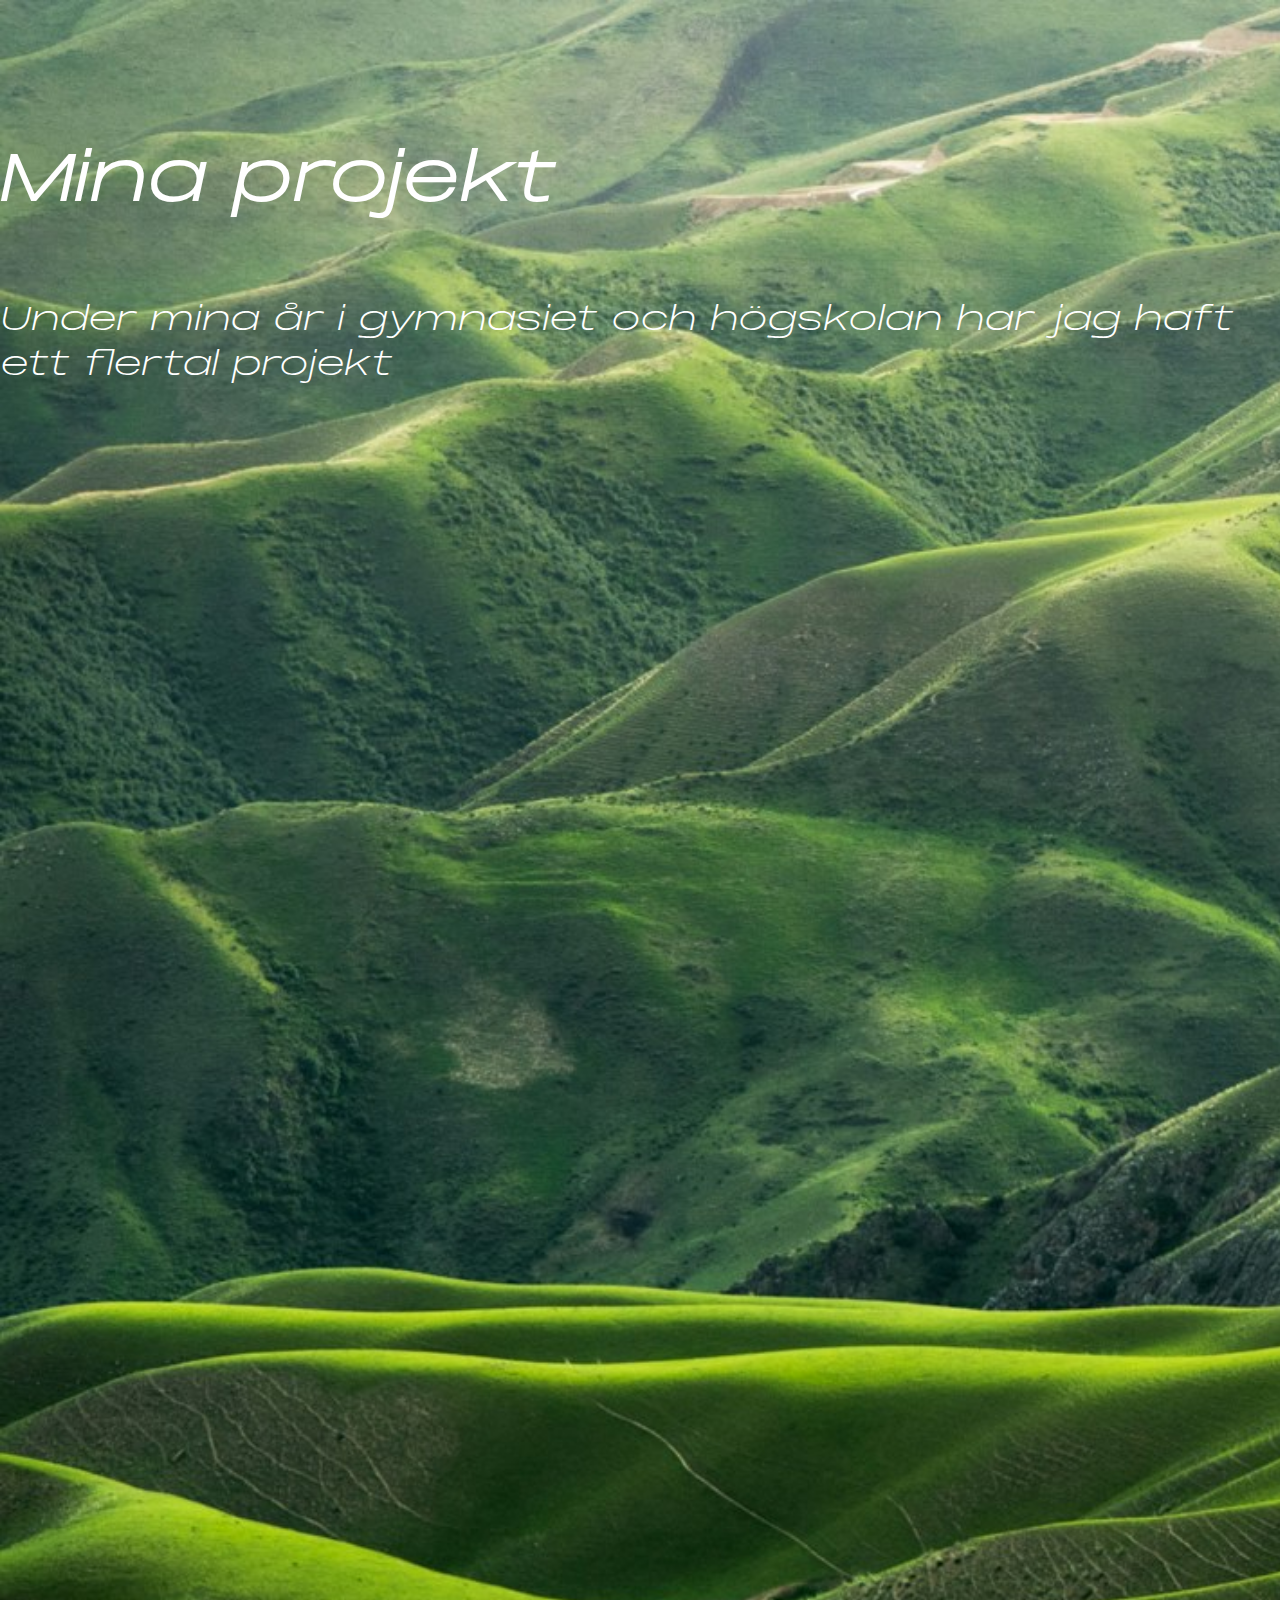
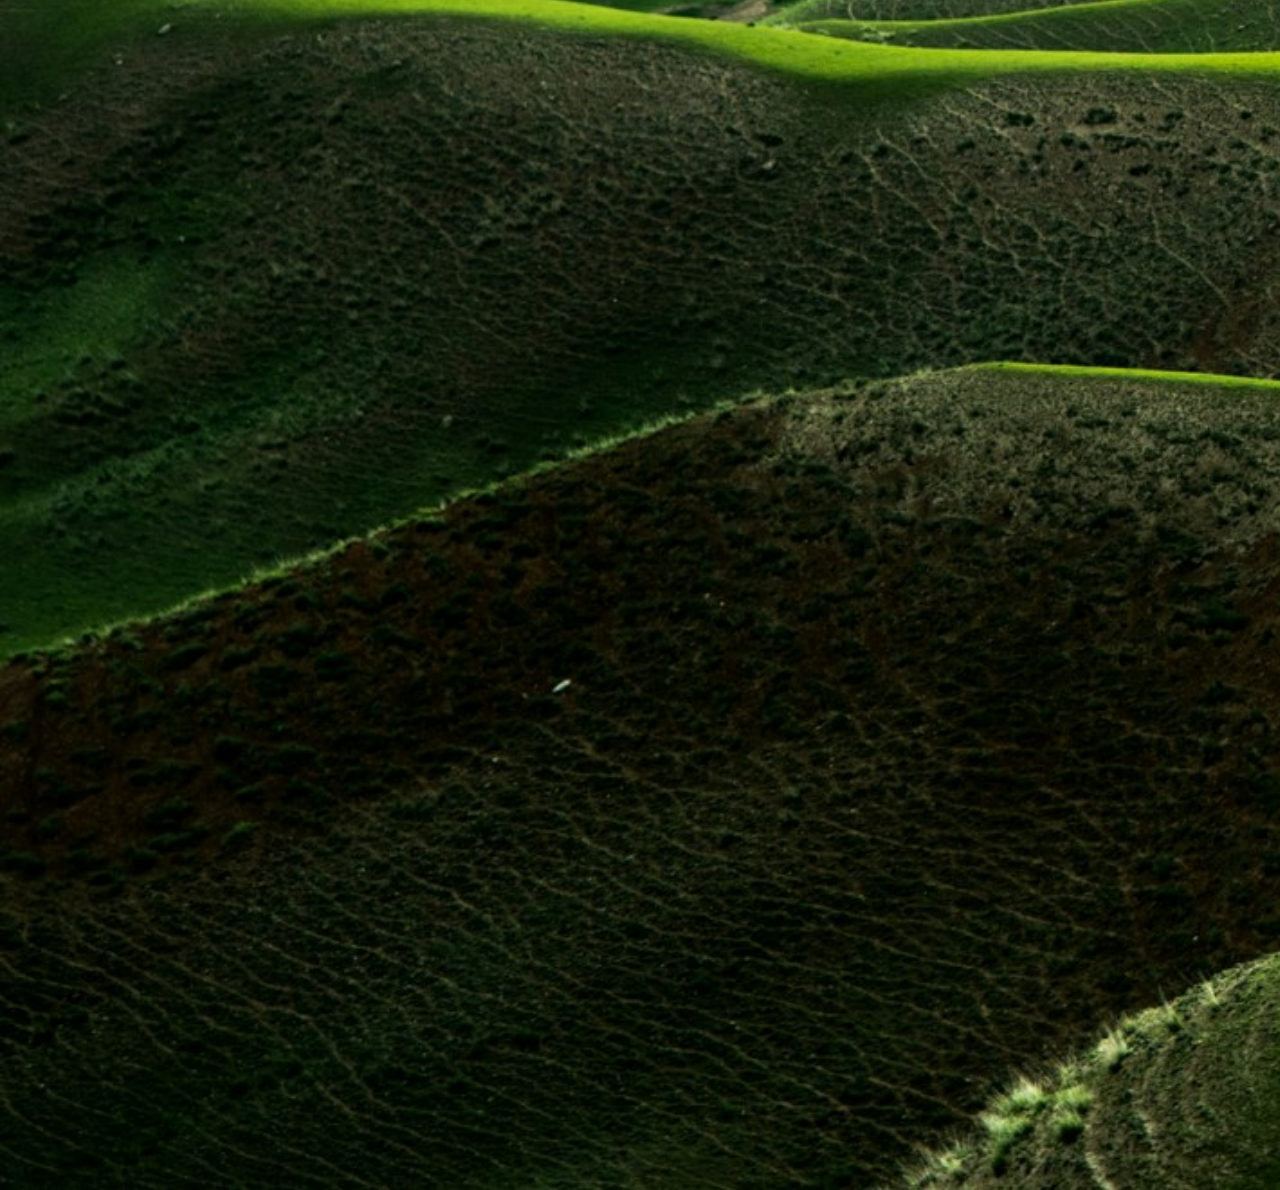
==== certifications.html @ 6d569bb1 "certifications" ====
<!DOCTYPE html>
<html lang="en">
<head>
    <meta charset="UTF-8">
    <meta name="viewport" content="width=device-width, initial-scale=1.0">
    <link rel="stylesheet" href="css/style.css">
    <title>Hansson</title>
</head>
<body>
    <main id="cmain">
        <h1>Mina projekt</h1>
        <div class="containerc"><p>Under mina år i gymnasiet och högskolan har jag haft ett flertal projekt</p></div>
    </main>
    
</body>
</html>
---- css/style.css ----
@font-face {
    font-family: 'cool font';
    src: url(../fonts/fonts/PPMonumentExtended-Regular.otf);
}
@font-face {
    font-family: 'cool font';
    src: url(../fonts/fonts/PPMonumentExtended-RegularItalic.otf);
    font-style: italic;
}

@font-face {
    font-family: 'ppm light';
    src: url(../fonts/fonts/PPMonumentExtended-Light.otf);
}

@font-face {
    font-family: 'ppm light';
    src: url(../fonts/fonts/PPMonumentExtended-LightItalic.otf);
    font-style: italic;
}

body, html {
    margin: 0;
    padding: 0;
    font-family: Poppins, sans-serif;
    font-weight: 400;
    color: white;
}

header {
    background-color: black;
    font-size: x-large;
    justify-content: center;
    align-items: left;
    text-align: center;
    font-family: 'cool font';
    font-style: italic;
}

#landingpage {
    background-image: url(../img/landingpage.jpg);
    background-size: cover;
    background-repeat: no-repeat;
    height: 100vh;
    width: 100%;
    display: flex;
    font-family: 'cool font';
    font-style: italic;
}

#landingpage h1 {
    margin-left: 90vh;
    margin-top: 30vh;
    font-size: xx-large;
}


main {
    background-image: url(../img/nature.jpg);
    background-size: cover;
    background-repeat: no-repeat;
    height: 300vh;
    width: 100%;
    display: flex;
    flex-direction: column;
    font-size: xx-large;
    padding-top: 10vh;
    font-family: 'ppm light';
    font-style: italic;
}

.container1, .container3 {
    display: flex;
    height: 60vh;
    justify-content: center;
    align-items: left;
    text-align: right;
    background-color: rgba(0, 0, 0, 0.6);
    padding: 4vh;
    margin: 5vh 5vh;
}

.container2 {
    display: flex;
    height: 60vh;
    justify-content: center;
    align-items: right;
    text-align: left;
    background-color: rgba(0, 0, 0, 0.6);
    padding: 4vh;
    margin: 5vh 5vh;
    float: right;
}

.container1 img, .container2 img, .container3 img {
    width: 40%;
    length: 25%;
}

#certifications {
    display: flex;
    height: 100vh;
    background-color: black;
    background-image: url(../img/certifications.jpg);
    flex-direction: column;
}

#certifications h1 {
    text-align: center;
    font-family: 'cool font';
    font-style: italic;
}

.container {
    display: flex;
    height: 70vh;
    justify-content: left;
    align-items: left;
    text-align: left;
    background-color: rgba(0, 0, 0, 0.6);
    padding: 4vh;
    margin: 5vh 5vh;
    font-family: 'ppm light';
    font-style: italic;
    font-size: large;
}
.container p a{
    color: rgb(0, 13, 255);
    text-decoration: none;
}

.container img {
    width: 50%;
    length: 25%;
}


#cmain {
    length:100vh;
    background-image: url(../img/nature.jpg);
}
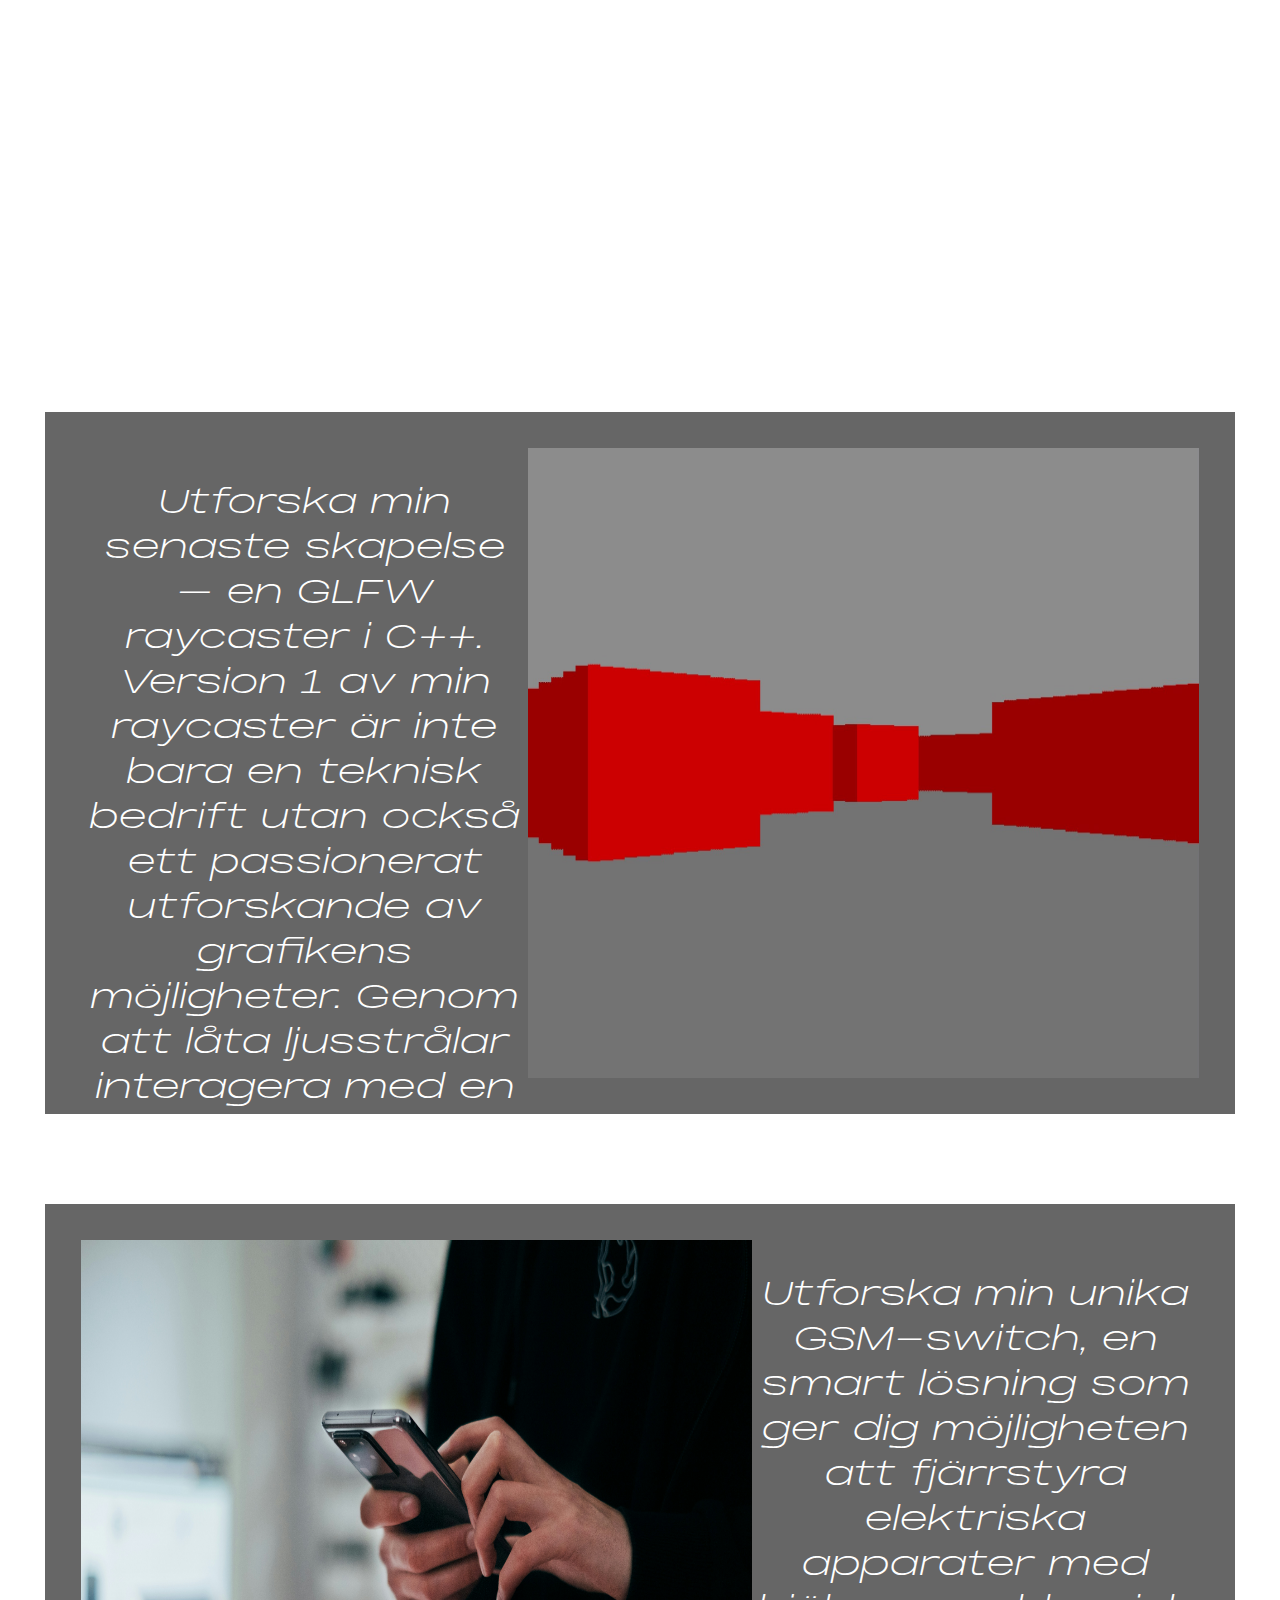
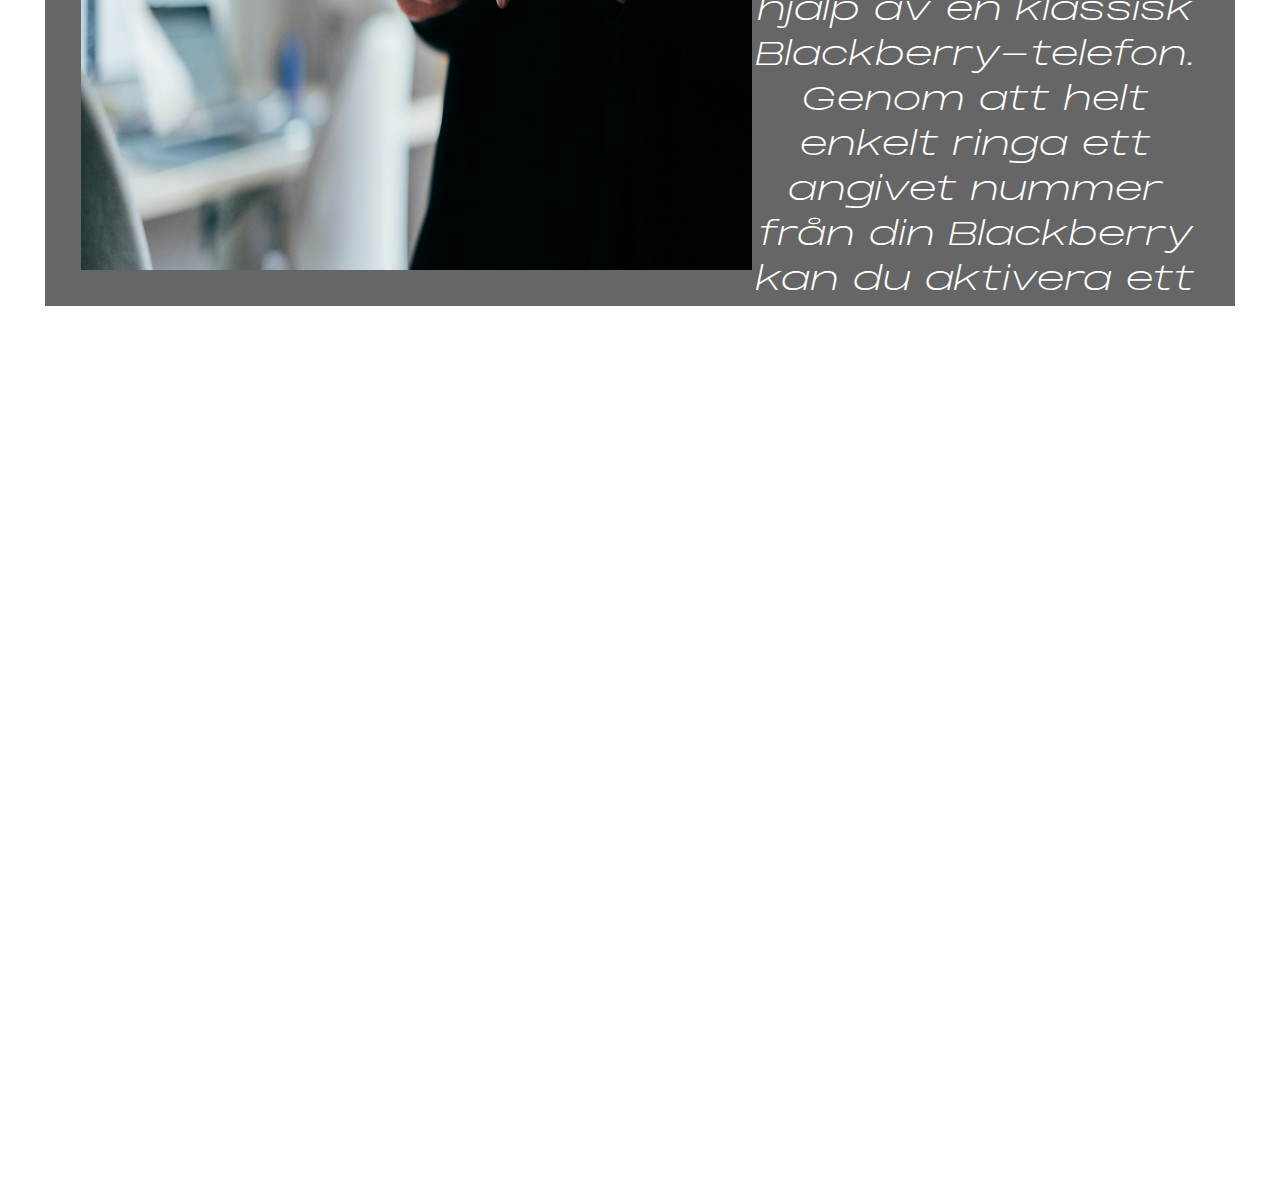
==== commit 370586c2: "certifications" ====
--- a/certifications.html
+++ b/certifications.html
@@ -9,7 +9,9 @@
 <body>
     <main id="cmain">
         <h1>Mina projekt</h1>
-        <div class="containerc"><p>Under mina år i gymnasiet och högskolan har jag haft ett flertal projekt</p></div>
+        <p>Under mina år i gymnasiet och högskolan har jag haft ett flertal projekt</p>
+        <div class="containerc1"><p>Utforska min senaste skapelse – en GLFW raycaster i C++. Version 1 av min raycaster är inte bara en teknisk bedrift utan också ett passionerat utforskande av grafikens möjligheter. Genom att låta ljusstrålar interagera med en virtuell miljö har jag skapat en imponerande visuell upplevelse. Ta en titt på bilden för att få en första glimt av vad jag har uppnått med denna innovativa teknik.</p><img src="/img/raycaster.jpg" alt=""></div>
+        <div class="containerc2"><img src="/img/phone.jpg"><p>Utforska min unika GSM-switch, en smart lösning som ger dig möjligheten att fjärrstyra elektriska apparater med hjälp av en klassisk Blackberry-telefon. Genom att helt enkelt ringa ett angivet nummer från din Blackberry kan du aktivera ett relä och kontrollera olika enheter eller system var du än befinner dig. Upplev den nostalgiska känslan av att använda din gamla Blackberry samtidigt som du utnyttjar den för moderna ändamål med denna innovativa teknik</p></div>
     </main>
     
 </body>
--- a/css/style.css
+++ b/css/style.css
@@ -23,7 +23,6 @@
 body, html {
     margin: 0;
     padding: 0;
-    font-family: Poppins, sans-serif;
     font-weight: 400;
     color: white;
 }
@@ -64,10 +63,10 @@
     width: 100%;
     display: flex;
     flex-direction: column;
-    font-size: xx-large;
     padding-top: 10vh;
     font-family: 'ppm light';
     font-style: italic;
+    font-size: 3vh;
 }
 
 .container1, .container3 {
@@ -123,7 +122,7 @@
     margin: 5vh 5vh;
     font-family: 'ppm light';
     font-style: italic;
-    font-size: large;
+    font-size: xx-large;
 }
 .container p a{
     color: rgb(0, 13, 255);
@@ -138,5 +137,55 @@
 
 #cmain {
     length:100vh;
-    background-image: url(../img/nature.jpg);
+    background-image: url(../img/desert.jpg);
+}
+
+#cmain h1 {
+    text-align: center;   
+    font-style: italic;
+    font-family: 'cool font';
+}
+
+#cmain p {
+    text-align: center;
+    font-family: 'ppm light';
+    font-style: italic;
+}
+
+.containerc1 {
+    display: flex;
+    height: 70vh;
+    justify-content: right;
+    align-items: left;
+    text-align: left;
+    background-color: rgba(0, 0, 0, 0.6);
+    padding: 4vh;
+    margin: 5vh 5vh;
+    font-family: 'ppm light';
+    font-style: italic;
+    font-size: xx-large;
+}
+
+.containerc1 img {
+    width: 60%;
+    length: 25%;
+}
+
+.containerc2 {
+    display: flex;
+    height: 70vh;
+    justify-content: center;
+    align-items: right;
+    text-align: left;
+    background-color: rgba(0, 0, 0, 0.6);
+    padding: 4vh;
+    margin: 5vh 5vh;
+    font-family: 'ppm light';
+    font-style: italic;
+    font-size: xx-large;
+}
+
+.containerc2 img {
+    width: 60%;
+    length: 25%;
 }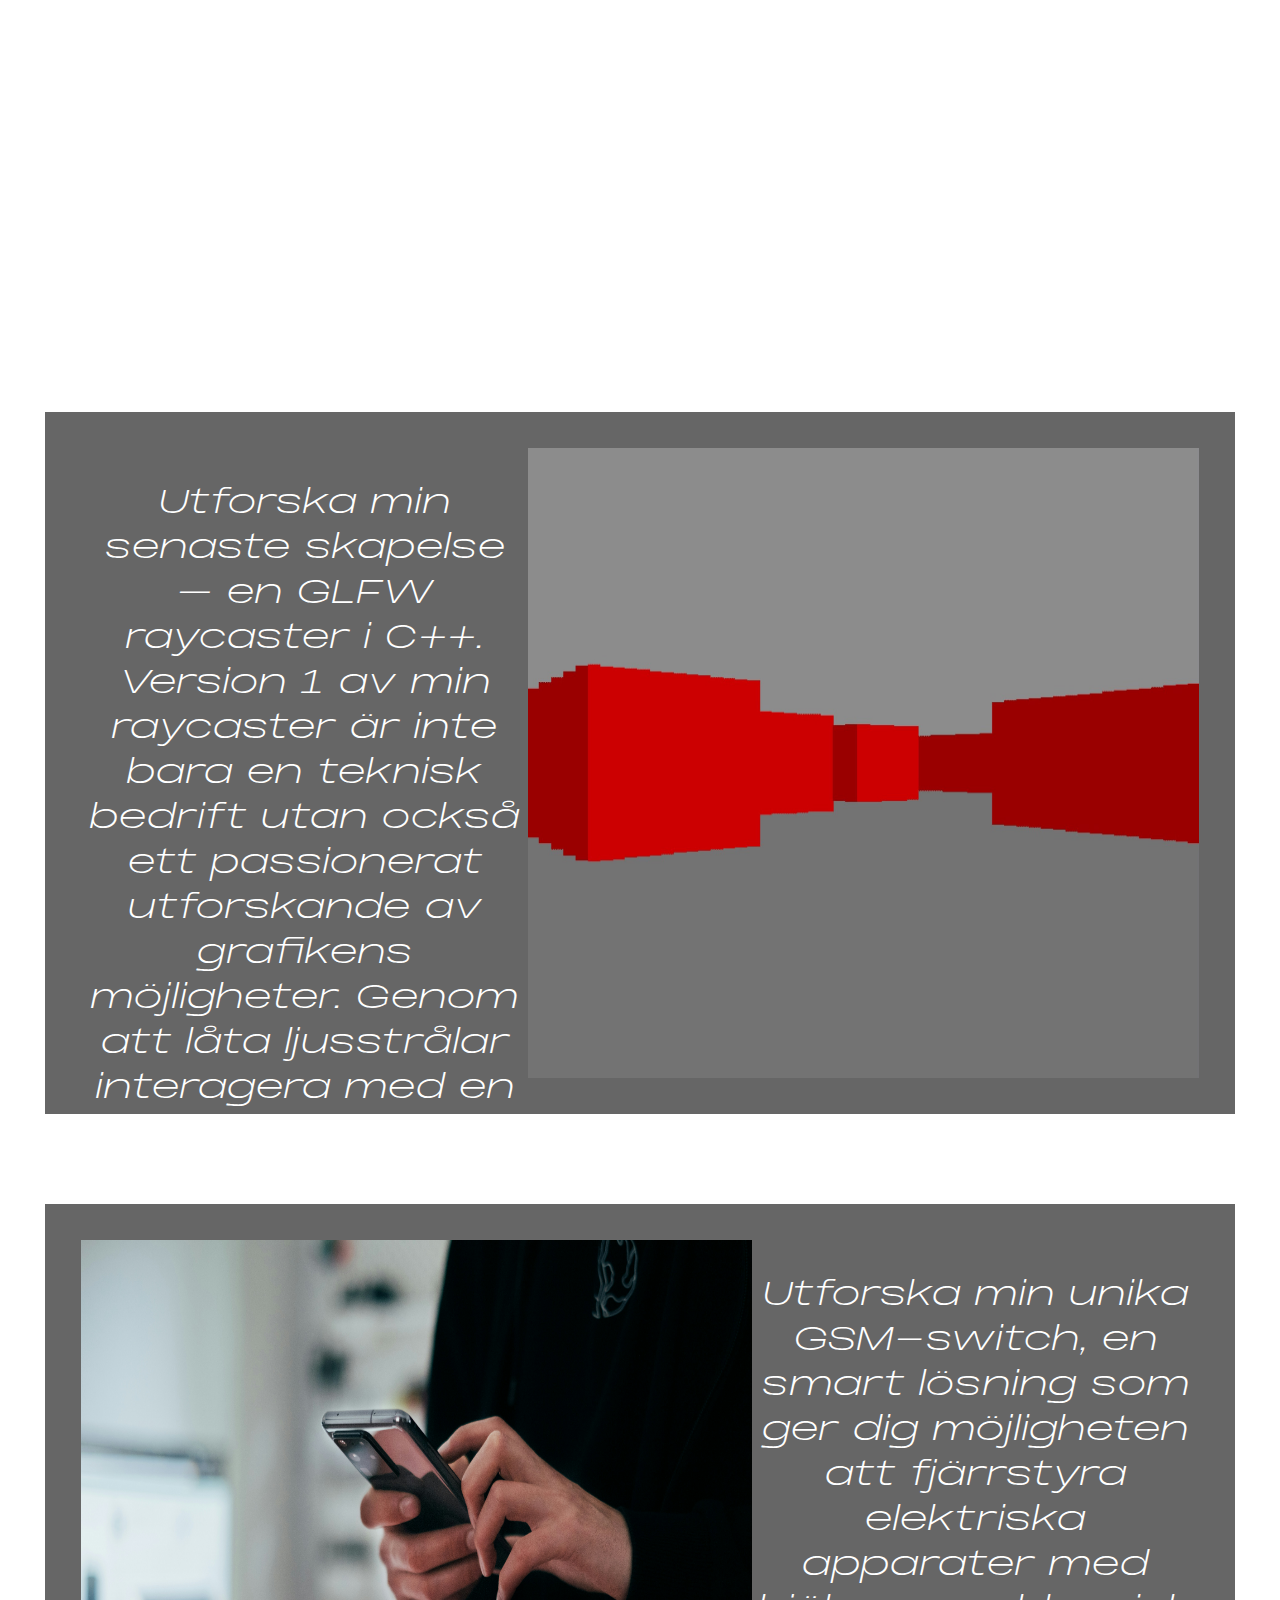
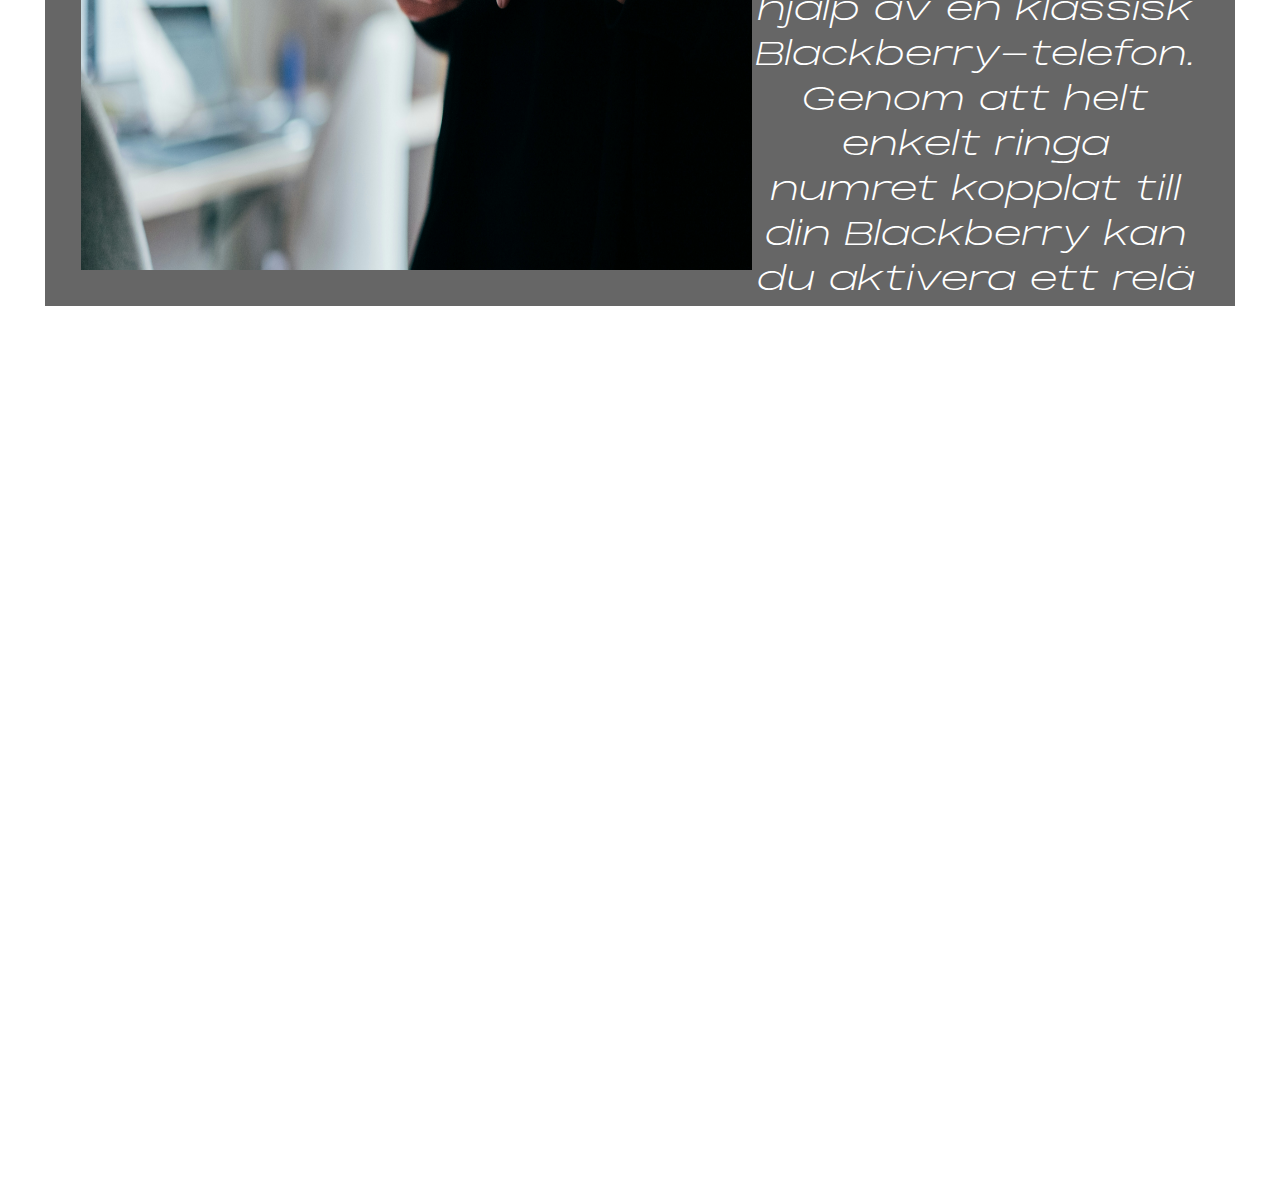
==== commit b4398e96: "typo" ====
--- a/certifications.html
+++ b/certifications.html
@@ -11,7 +11,7 @@
         <h1>Mina projekt</h1>
         <p>Under mina år i gymnasiet och högskolan har jag haft ett flertal projekt</p>
         <div class="containerc1"><p>Utforska min senaste skapelse – en GLFW raycaster i C++. Version 1 av min raycaster är inte bara en teknisk bedrift utan också ett passionerat utforskande av grafikens möjligheter. Genom att låta ljusstrålar interagera med en virtuell miljö har jag skapat en imponerande visuell upplevelse. Ta en titt på bilden för att få en första glimt av vad jag har uppnått med denna innovativa teknik.</p><img src="/img/raycaster.jpg" alt=""></div>
-        <div class="containerc2"><img src="/img/phone.jpg"><p>Utforska min unika GSM-switch, en smart lösning som ger dig möjligheten att fjärrstyra elektriska apparater med hjälp av en klassisk Blackberry-telefon. Genom att helt enkelt ringa ett angivet nummer från din Blackberry kan du aktivera ett relä och kontrollera olika enheter eller system var du än befinner dig. Upplev den nostalgiska känslan av att använda din gamla Blackberry samtidigt som du utnyttjar den för moderna ändamål med denna innovativa teknik</p></div>
+        <div class="containerc2"><img src="/img/phone.jpg"><p>Utforska min unika GSM-switch, en smart lösning som ger dig möjligheten att fjärrstyra elektriska apparater med hjälp av en klassisk Blackberry-telefon. Genom att helt enkelt ringa numret kopplat till din Blackberry kan du aktivera ett relä och kontrollera olika enheter eller system var du än befinner dig. Upplev den nostalgiska känslan av att använda din gamla Blackberry samtidigt som du utnyttjar den för moderna ändamål med denna innovativa teknik</p></div>
     </main>
     
 </body>
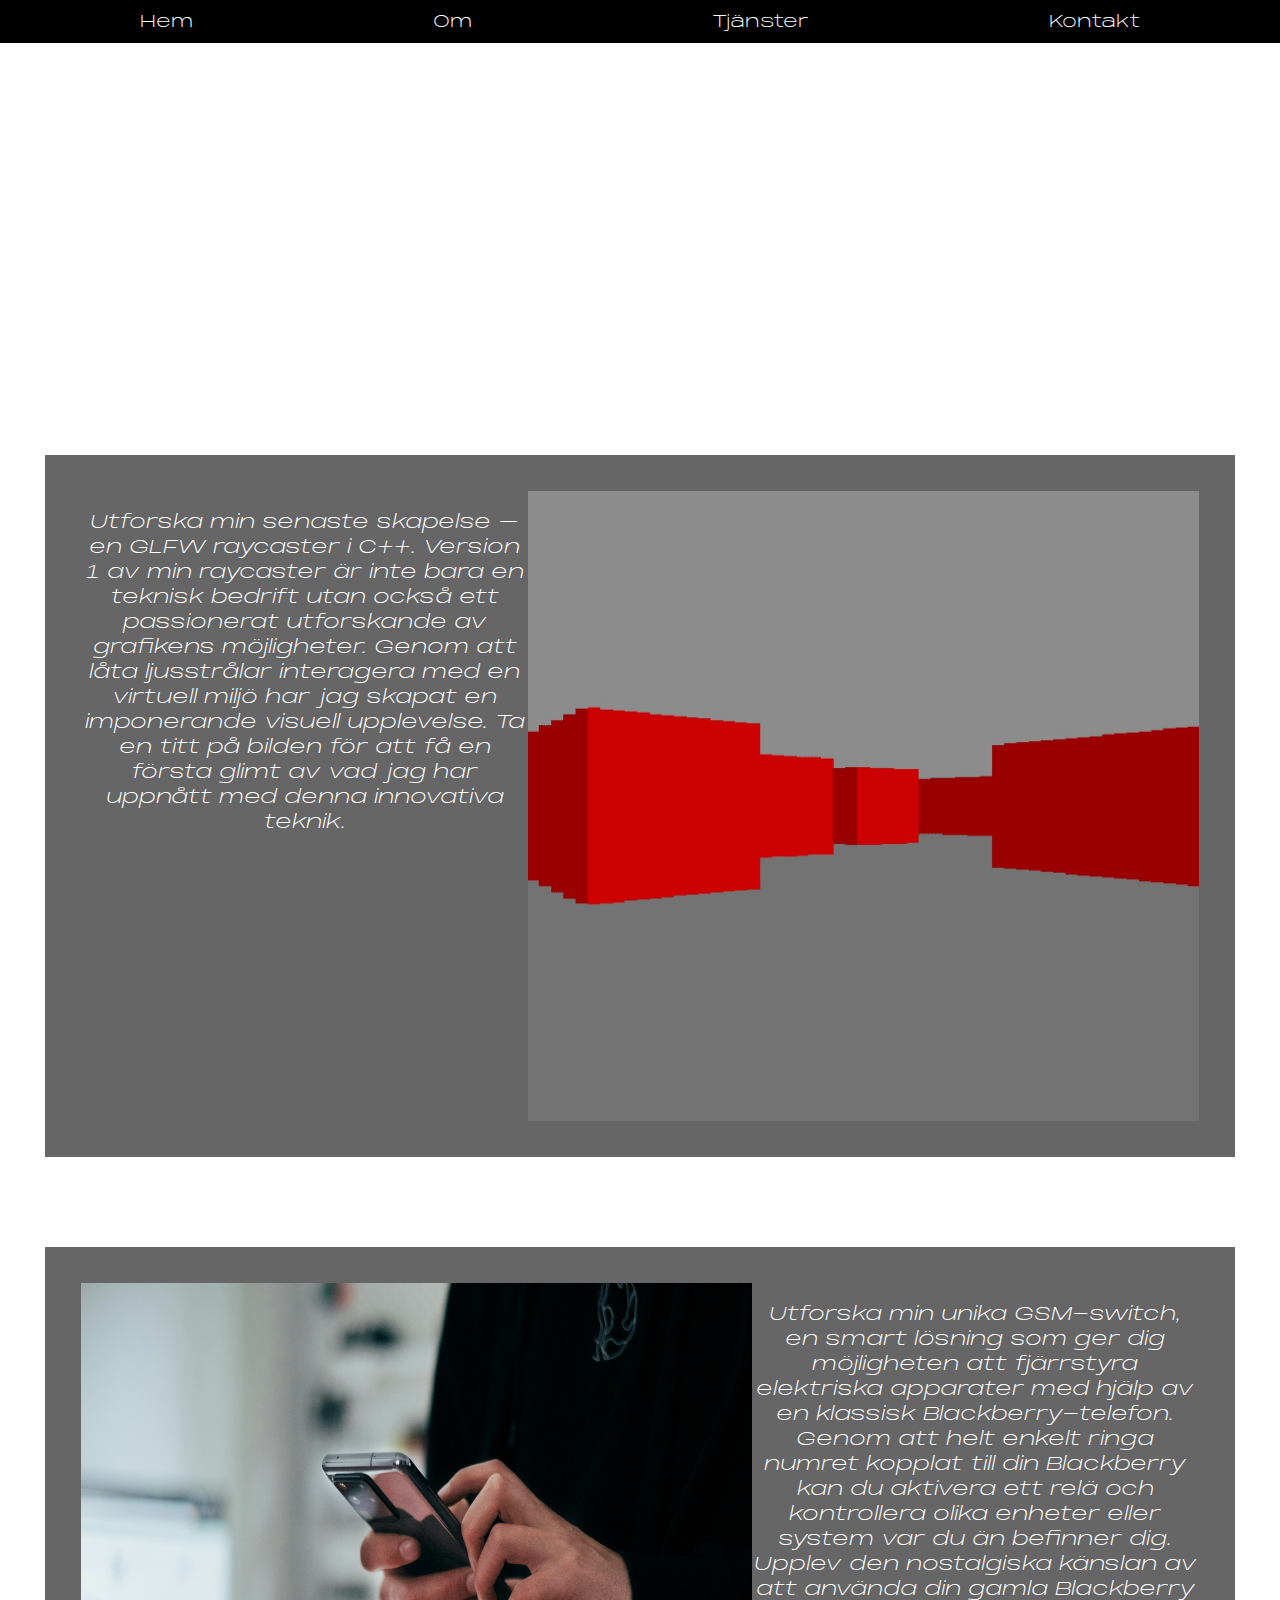
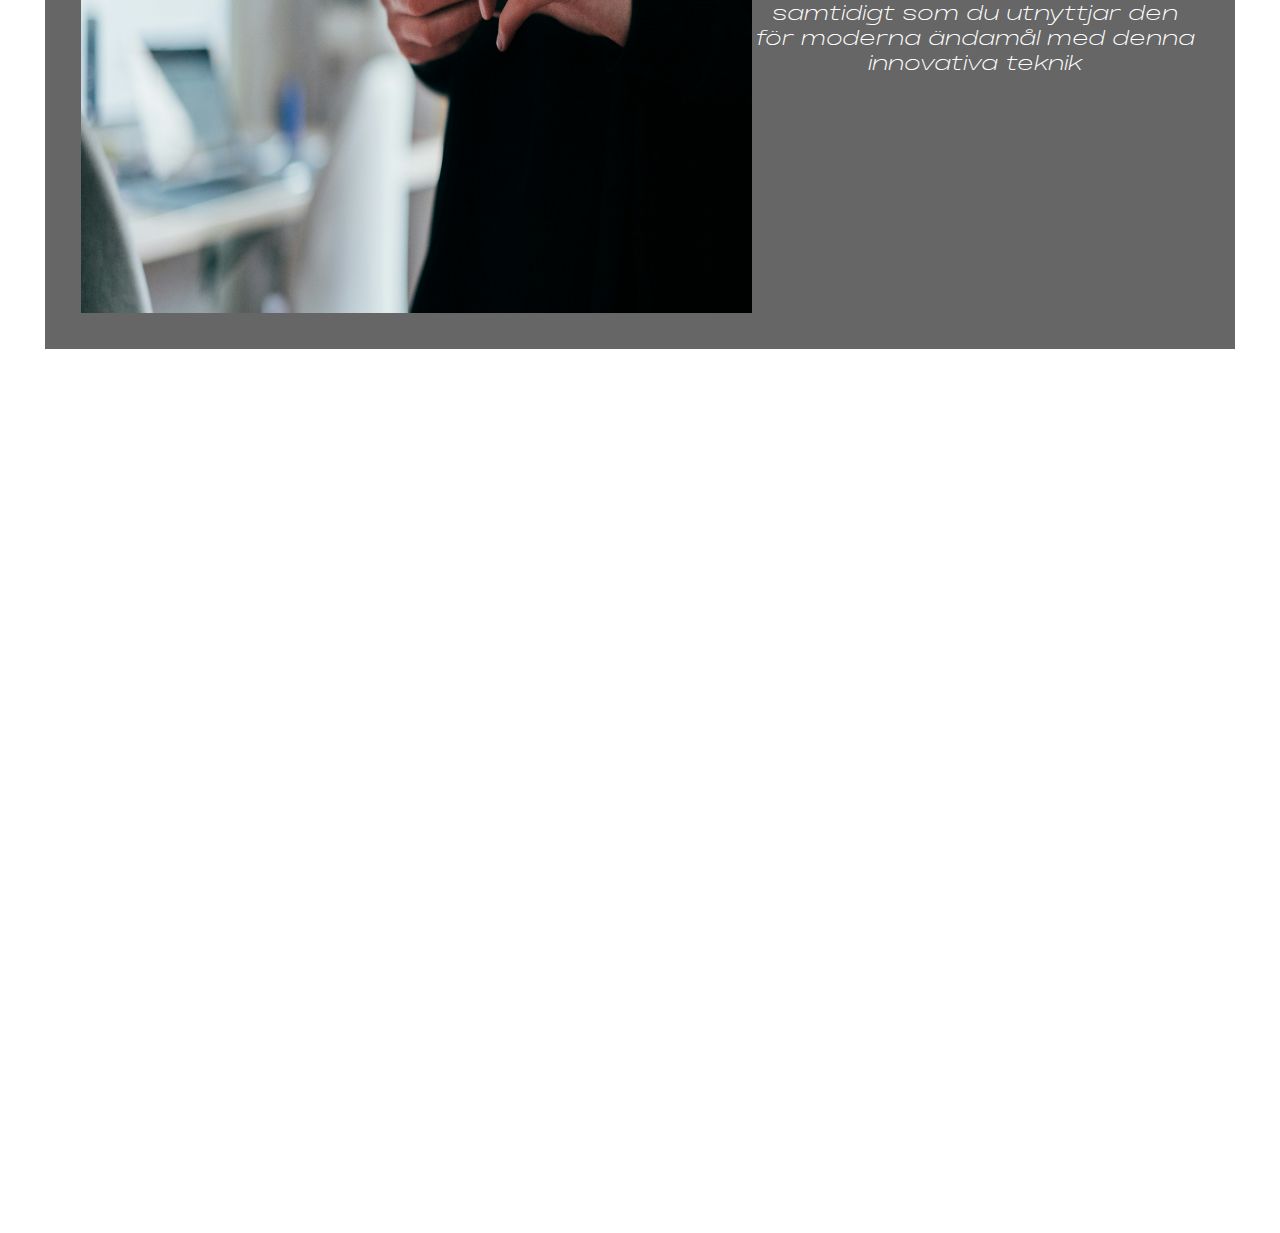
==== commit 31aff704: "komplettering start" ====
--- a/certifications.html
+++ b/certifications.html
@@ -4,9 +4,18 @@
     <meta charset="UTF-8">
     <meta name="viewport" content="width=device-width, initial-scale=1.0">
     <link rel="stylesheet" href="css/style.css">
+    <script src="js/script.js"></script>
     <title>Hansson</title>
 </head>
 <body>
+    <nav>
+        <ul>
+            <li><a href="index.html">Hem</a></li> 
+            <li><a href="certifications.html">Om</a></li>
+            <li><a href="#tjanster">Tjänster</a></li>
+            <li><a href="#kontakt">Kontakt</a></li>
+        </ul>
+    </nav>
     <main id="cmain">
         <h1>Mina projekt</h1>
         <p>Under mina år i gymnasiet och högskolan har jag haft ett flertal projekt</p>
@@ -14,5 +23,11 @@
         <div class="containerc2"><img src="/img/phone.jpg"><p>Utforska min unika GSM-switch, en smart lösning som ger dig möjligheten att fjärrstyra elektriska apparater med hjälp av en klassisk Blackberry-telefon. Genom att helt enkelt ringa numret kopplat till din Blackberry kan du aktivera ett relä och kontrollera olika enheter eller system var du än befinner dig. Upplev den nostalgiska känslan av att använda din gamla Blackberry samtidigt som du utnyttjar den för moderna ändamål med denna innovativa teknik</p></div>
     </main>
     
+    <script>
+        window.onload = function() {
+            var landingSection = document.getElementById("cmain");
+            landingSection.scrollIntoView({ behavior: 'smooth' });
+        };
+    </script>
 </body>
 </html>--- a/css/style.css
+++ b/css/style.css
@@ -56,7 +56,7 @@
 
 
 main {
-    background-image: url(../img/nature.jpg);
+    background-image: url(../img/nature.png);
     background-size: cover;
     background-repeat: no-repeat;
     height: 300vh;
@@ -100,7 +100,6 @@
 #certifications {
     display: flex;
     height: 100vh;
-    background-color: black;
     background-image: url(../img/certifications.jpg);
     flex-direction: column;
 }
@@ -113,7 +112,7 @@
 
 .container {
     display: flex;
-    height: 70vh;
+    height: 80vh;
     justify-content: left;
     align-items: left;
     text-align: left;
@@ -122,7 +121,7 @@
     margin: 5vh 5vh;
     font-family: 'ppm light';
     font-style: italic;
-    font-size: xx-large;
+    font-size: large;
 }
 .container p a{
     color: rgb(0, 13, 255);
@@ -163,7 +162,7 @@
     margin: 5vh 5vh;
     font-family: 'ppm light';
     font-style: italic;
-    font-size: xx-large;
+    font-size: large;
 }
 
 .containerc1 img {
@@ -182,10 +181,60 @@
     margin: 5vh 5vh;
     font-family: 'ppm light';
     font-style: italic;
-    font-size: xx-large;
+    font-size: large;
 }
 
 .containerc2 img {
     width: 60%;
     length: 25%;
-}+}
+
+
+.section1,
+.section2,
+.section3 {
+    background-color: black;
+    opacity: 0.7;
+    transition: opacity 0.4s ease-in-out;
+}
+
+.section1.active,
+.section2.active,
+.section3.active {
+    opacity: 1;
+    transition: opacity 0.4s ease-in-out; 
+    visibility: visible; 
+}
+
+nav {
+    background-color: #000000;
+    padding: 10px 20px;
+    font-family: 'ppm light';
+}
+
+nav ul {
+    list-style-type: none;
+    margin: 0;
+    padding: 0;
+    display: flex;
+    justify-content: space-around;
+    align-items: center;
+}
+
+
+nav ul li a {
+    text-decoration: none;
+    color: white;
+    padding: 10px 15px;
+    transition: background-color 0.3s, color 0.3s;
+}
+
+nav ul li a:hover {
+    background-color: #555;
+    border-radius: 5px;
+}
+
+nav ul li a.active {
+    background-color: #555;
+    border-radius: 5px;
+}
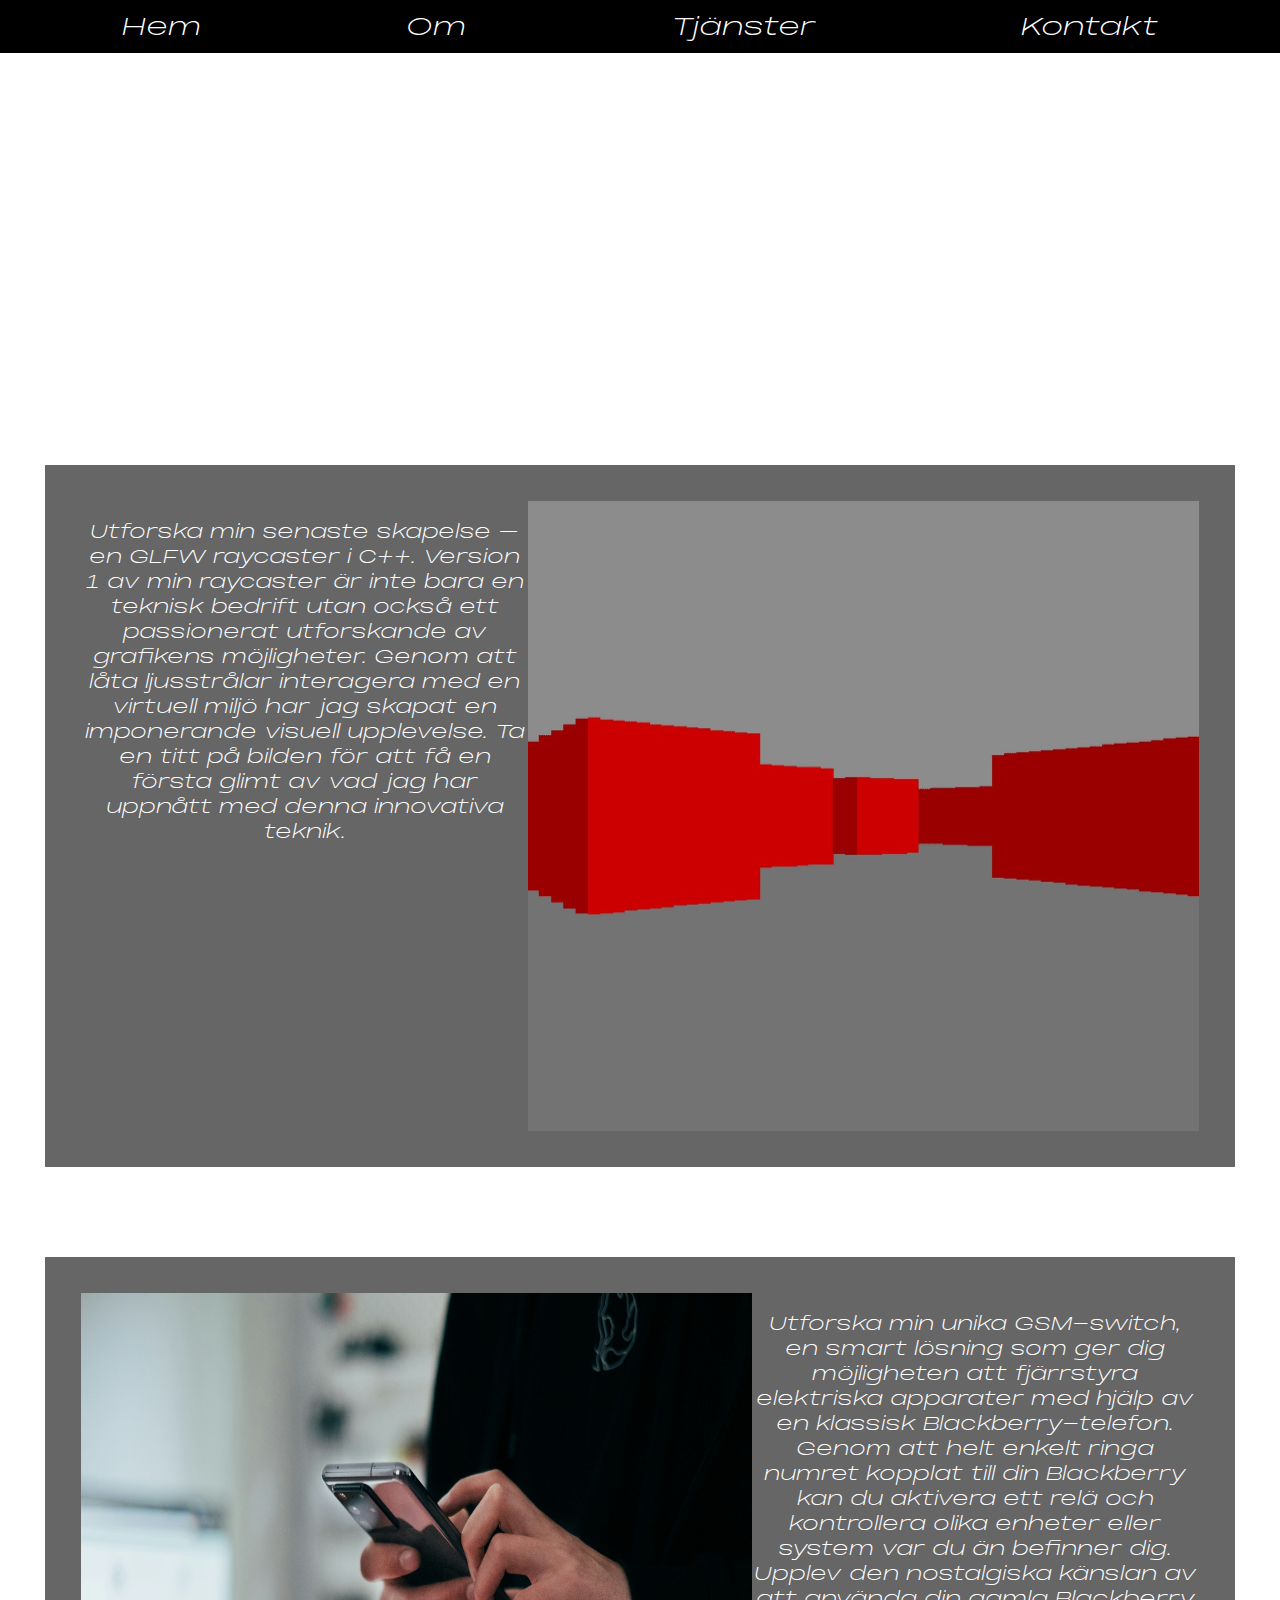
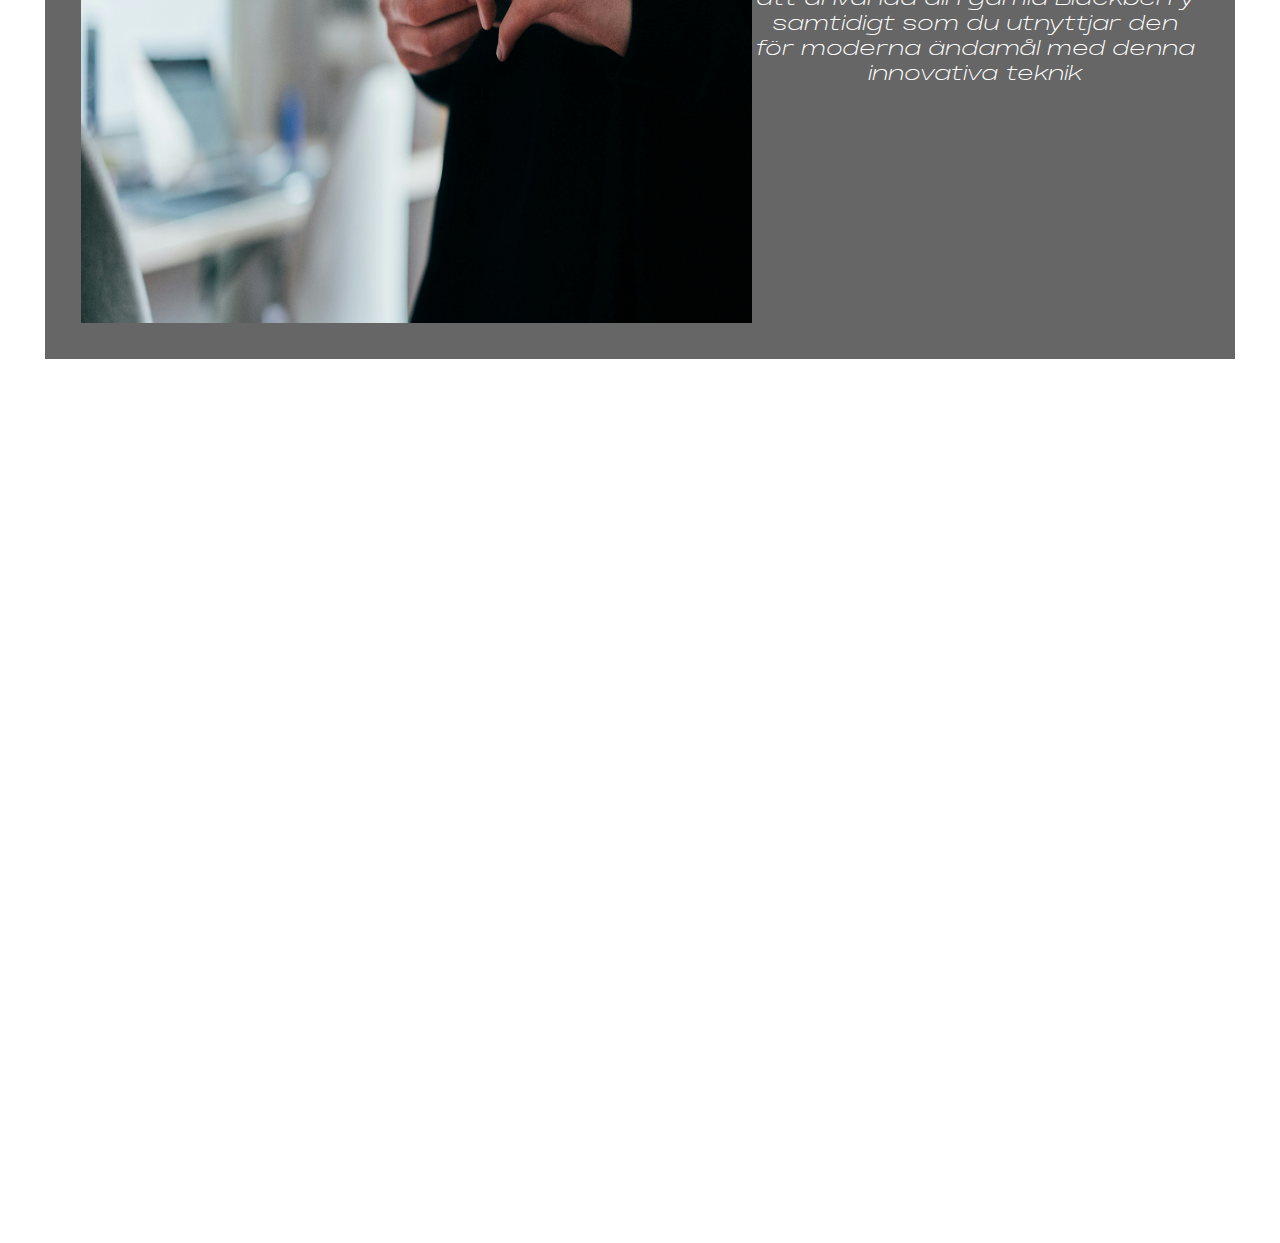
==== commit 401263be: "komplettering" ====
--- a/certifications.html
+++ b/certifications.html
@@ -8,14 +8,27 @@
     <title>Hansson</title>
 </head>
 <body>
-    <nav>
-        <ul>
-            <li><a href="index.html">Hem</a></li> 
-            <li><a href="certifications.html">Om</a></li>
-            <li><a href="#tjanster">Tjänster</a></li>
-            <li><a href="#kontakt">Kontakt</a></li>
-        </ul>
-    </nav>
+    <header>
+        <div id="menuIcon">
+         ☰
+       </div>
+       <div class="dropdown-menu" id="myLinks">
+         <ul>
+           <li><a href="index.html">Hem</a></li>
+           <li><a href="certifications.html">Om</a></li>
+           <li><a href="#tjanster">Tjänster</a></li>
+           <li><a href="#kontakt">Kontakt</a></li>
+         </ul>
+       </div>
+       <nav>
+         <ul>
+           <li><a href="index.html">Hem</a></li>
+           <li><a href="certifications.html">Om</a></li>
+           <li><a href="#tjanster">Tjänster</a></li>
+           <li><a href="#kontakt">Kontakt</a></li>
+         </ul>
+       </nav>
+     </header>
     <main id="cmain">
         <h1>Mina projekt</h1>
         <p>Under mina år i gymnasiet och högskolan har jag haft ett flertal projekt</p>
--- a/css/style.css
+++ b/css/style.css
@@ -99,7 +99,7 @@
 
 #certifications {
     display: flex;
-    height: 100vh;
+    height: 130vh;
     background-image: url(../img/certifications.jpg);
     flex-direction: column;
 }
@@ -112,7 +112,8 @@
 
 .container {
     display: flex;
-    height: 80vh;
+    flex-direction: column;
+    height: 110vh;
     justify-content: left;
     align-items: left;
     text-align: left;
@@ -131,6 +132,10 @@
 .container img {
     width: 50%;
     length: 25%;
+}
+
+.container h2 {
+    font-size: larger;
 }
 
 
@@ -238,3 +243,96 @@
     background-color: #555;
     border-radius: 5px;
 }
+
+#menuIcon {
+    font-size: 30px;
+    color: white;
+    cursor: pointer;
+    display: none;
+    
+}
+
+.dropdown-menu {
+    display: none; 
+    position: absolute;
+    top: 0px; 
+    background-color: #000000;
+    width: 100%; 
+}
+
+.dropdown-menu ul {
+    list-style: none;
+    padding: 10px;
+    text-align: center; 
+}
+
+.dropdown-menu ul li {
+    margin: 10px 0;
+}
+
+.dropdown-menu ul li a {
+    text-decoration: none;
+    color: white;
+}
+
+@media screen and (max-width:768px) {
+    #menuIcon {
+        display: flex;
+        align-items: flex-end;
+    }
+    nav {
+        display: none;
+    }
+    #landingpage {
+        width:100%;
+    }
+    #landingpage h1 {
+        margin-left: 5vh;
+    }
+    main {
+        width:100%;
+    }
+    .container1, .container2, .container3, .containerc1 {
+        display: flex;
+        height: 70vh;
+        flex-direction: column;
+        text-align: center;
+        background-color: rgba(0, 0, 0, 0.6);
+        padding: 2vh;
+        margin: 5vh 5vh;
+        font-size: small;
+    }
+
+    .containerc2 {
+        display: flex;
+        height: 90vh;
+        flex-direction: column;
+        text-align: center;
+        background-color: rgba(0, 0, 0, 0.6);
+        padding: 2vh;
+        margin: 5vh 5vh;
+        font-size: small;
+    }
+
+    .container {
+        display: flex;
+        height: 80vh;
+        flex-direction: column;
+        text-align: center;
+        background-color: rgba(0, 0, 0, 0.6);
+        padding: 2vh;
+        margin: 5vh 5vh;
+        font-size: small;
+    }
+    .container img {
+        width:100%;
+    }
+    
+    .container1 img, .container2 img, .container3 img, .containerc1 img, .containerc2 img {
+        width: 100%;
+    }
+    #certifications {
+        height: 140vh;
+    }
+
+}
